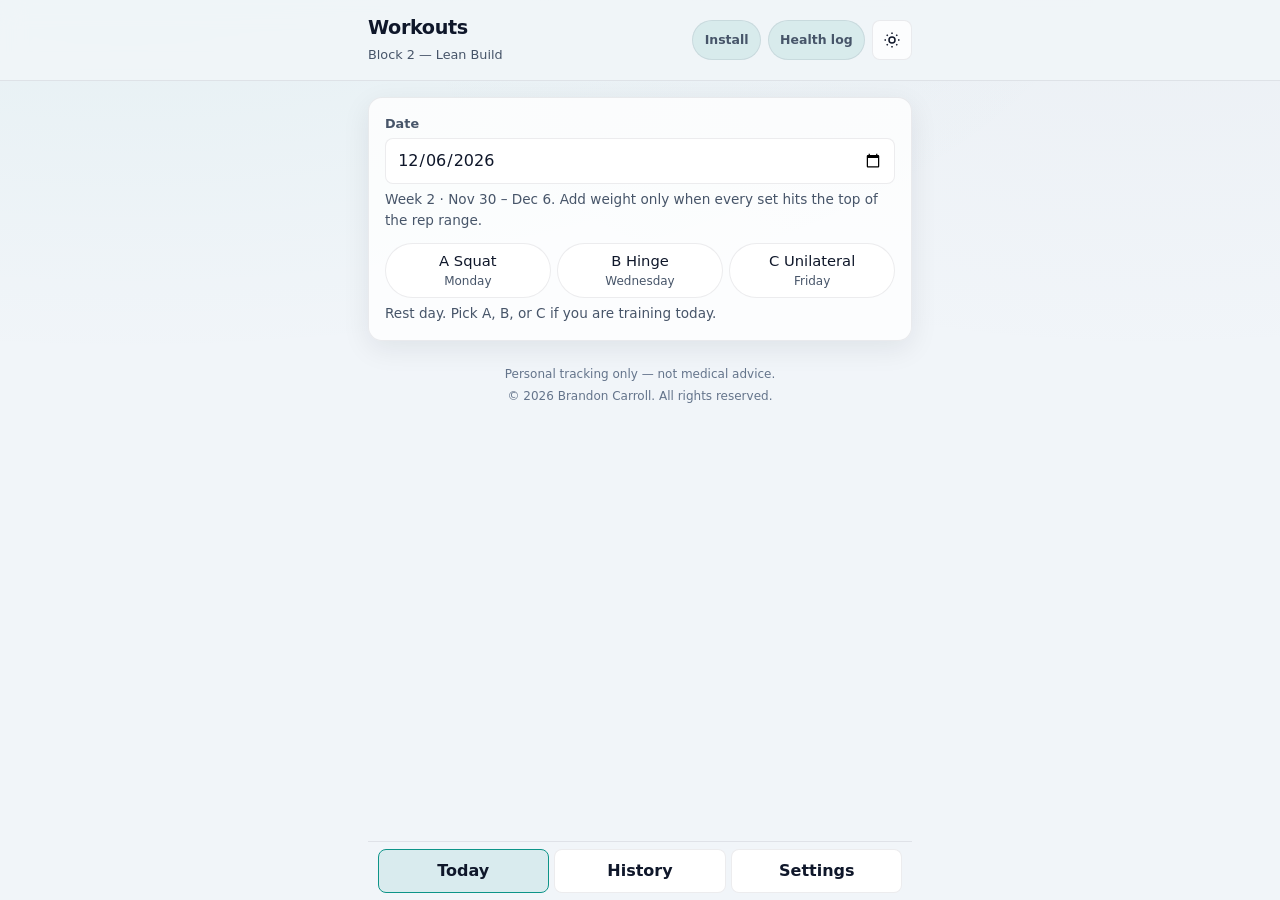
==== docs/workouts/index.html @ 37876b18 "Add a home kettlebell workout tracker synced through a Google Sheet. Block 2 is an editable program " ====
<!DOCTYPE html>
<html lang="en" data-theme="dark">
<head>
  <meta charset="UTF-8" />
  <meta name="viewport" content="width=device-width, initial-scale=1" />
  <meta name="description" content="Home kettlebell workout tracker. Personal use only." />
  <meta name="robots" content="noindex, nofollow, noarchive, nosnippet" />
  <meta name="color-scheme" content="dark light" />
  <meta name="theme-color" content="#042f2e" />
  <meta name="mobile-web-app-capable" content="yes" />
  <meta name="apple-mobile-web-app-capable" content="yes" />
  <meta name="apple-mobile-web-app-status-bar-style" content="black-translucent" />
  <meta name="apple-mobile-web-app-title" content="Workouts" />
  <title>Workouts · Brandon's Health Log</title>
  <link rel="manifest" href="manifest.webmanifest" />
  <link rel="icon" href="icon.svg" type="image/svg+xml" />
  <link rel="apple-touch-icon" href="icon.svg" />
  <link rel="stylesheet" href="styles.css" />
</head>
<body>
  <a class="skip-link" href="#main">Skip to workout</a>
  <header class="site-header">
    <div class="wrap header-inner">
      <div class="brand">
        <h1>Workouts</h1>
        <span class="subtitle" id="blockLabel">Kettlebells · home</span>
      </div>
      <div class="header-actions">
        <button type="button" class="chip" id="installBtn" hidden>Install</button>
        <a class="chip" href="../">Health log</a>
        <button type="button" class="theme-toggle" id="themeToggle" aria-label="Switch theme">
          <svg class="icon-moon" width="18" height="18" viewBox="0 0 24 24" fill="none" stroke="currentColor" stroke-width="2" aria-hidden="true"><path d="M21 14.5A8.5 8.5 0 1 1 9.5 3a7 7 0 0 0 11.5 11.5z"/></svg>
          <svg class="icon-sun" width="18" height="18" viewBox="0 0 24 24" fill="none" stroke="currentColor" stroke-width="2" aria-hidden="true"><circle cx="12" cy="12" r="4"/><path d="M12 2v2M12 20v2M4.93 4.93l1.41 1.41M17.66 17.66l1.41 1.41M2 12h2M20 12h2M4.93 19.07l1.41-1.41M17.66 6.34l1.41-1.41"/></svg>
        </button>
      </div>
    </div>
  </header>
  <main id="main" class="wrap">
    <p class="warn" id="saveWarn" hidden>Could not save on this phone. Free a little space and try again.</p>
    <p class="warn" id="loadError" hidden>Could not load the program. Check the connection and reload.</p>
    <section id="viewToday" aria-label="Today"></section>
    <section id="viewHistory" aria-label="History" hidden></section>
    <section id="viewSettings" aria-label="Settings" hidden></section>
    <footer class="site-footer">
      <p>Personal tracking only — not medical advice.</p>
      <p>© 2026 Brandon Carroll. All rights reserved.</p>
    </footer>
  </main>
  <div id="restBar" class="rest-bar" hidden>
    <div class="rest-inner">
      <div>
        <div id="restLabel" class="rest-kicker">Rest</div>
        <div id="restClock" class="rest-clock" role="timer" aria-live="polite">1:30</div>
      </div>
      <div class="rest-actions">
        <button type="button" id="restMinus" aria-label="Subtract 15 seconds">−15</button>
        <button type="button" id="restPlus" aria-label="Add 15 seconds">+15</button>
        <button type="button" id="restSkip">Skip</button>
      </div>
    </div>
  </div>
  <nav class="tabbar" aria-label="Sections">
    <button type="button" id="tabToday" aria-current="page">Today</button>
    <button type="button" id="tabHistory">History</button>
    <button type="button" id="tabSettings">Settings</button>
  </nav>
  <script src="app.js"></script>
</body>
</html>
---- docs/workouts/styles.css ----
/* Workout tracker. Same tokens as the health-log dashboard, scoped to this app. */
:root {
  --bg: #0f1419;
  --bg-elevated: #1a222c;
  --bg-card: rgba(26, 34, 44, 0.72);
  --bg-card-solid: #1a222c;
  --border: rgba(148, 163, 184, 0.14);
  --border-strong: rgba(148, 163, 184, 0.28);
  --text: #e8edf2;
  --text-muted: #94a3b8;
  --text-subtle: #64748b;
  --accent: #5eead4;
  --accent-soft: rgba(94, 234, 212, 0.12);
  --accent-muted: #2dd4bf;
  --caution: #fbbf24;
  --caution-soft: rgba(251, 191, 36, 0.12);
  --risk: #f87171;
  --good: #5eead4;
  --shadow: 0 8px 32px rgba(0, 0, 0, 0.35);
  --radius: 14px;
  --radius-sm: 8px;
  --font: system-ui, -apple-system, BlinkMacSystemFont, "Segoe UI", Roboto, "Helvetica Neue", Arial, sans-serif;
  --space: 1.25rem;
  --max: 34rem;
  --transition: 0.2s ease;
}
[data-theme="light"] {
  --bg: #f1f5f9;
  --bg-elevated: #ffffff;
  --bg-card: rgba(255, 255, 255, 0.78);
  --bg-card-solid: #ffffff;
  --border: rgba(15, 23, 42, 0.08);
  --border-strong: rgba(15, 23, 42, 0.16);
  --text: #0f172a;
  --text-muted: #475569;
  --text-subtle: #64748b;
  --accent: #0d9488;
  --accent-soft: rgba(13, 148, 136, 0.1);
  --accent-muted: #0f766e;
  --caution: #d97706;
  --caution-soft: rgba(217, 119, 6, 0.1);
  --risk: #dc2626;
  --good: #0d9488;
  --shadow: 0 8px 28px rgba(15, 23, 42, 0.08);
}
@media (prefers-reduced-motion: reduce) {
  *, *::before, *::after {
    animation-duration: 0.01ms !important;
    animation-iteration-count: 1 !important;
    transition-duration: 0.01ms !important;
    scroll-behavior: auto !important;
  }
}
*, *::before, *::after { box-sizing: border-box; }
html { scroll-behavior: smooth; }
body {
  margin: 0;
  min-height: 100vh;
  font-family: var(--font);
  font-size: 1rem;
  line-height: 1.5;
  color: var(--text);
  background: var(--bg);
  background-image:
    radial-gradient(ellipse 80% 50% at 10% -10%, rgba(94, 234, 212, 0.06), transparent),
    radial-gradient(ellipse 60% 40% at 90% 0%, rgba(148, 163, 184, 0.04), transparent);
  -webkit-font-smoothing: antialiased;
  padding-bottom: calc(6.5rem + env(safe-area-inset-bottom));
}
body.resting { padding-bottom: calc(12rem + env(safe-area-inset-bottom)); }
[data-theme="light"] body {
  background-image:
    radial-gradient(ellipse 80% 50% at 10% -10%, rgba(13, 148, 136, 0.06), transparent),
    radial-gradient(ellipse 60% 40% at 90% 0%, rgba(100, 116, 139, 0.04), transparent);
}
a { color: var(--accent-muted); }
button, input, select { font: inherit; color: inherit; }
.skip-link {
  position: absolute;
  left: -9999px;
  top: 0;
  z-index: 100;
  padding: 0.75rem 1rem;
  background: var(--accent);
  color: #042f2e;
  border-radius: var(--radius-sm);
  font-weight: 600;
}
.skip-link:focus { left: 1rem; top: 1rem; }
.wrap { width: min(100% - 1.25rem, var(--max)); margin-inline: auto; }
.site-header {
  position: sticky;
  top: 0;
  z-index: 30;
  backdrop-filter: blur(12px);
  -webkit-backdrop-filter: blur(12px);
  background: color-mix(in srgb, var(--bg) 88%, transparent);
  border-bottom: 1px solid var(--border);
}
.header-inner {
  display: flex;
  align-items: center;
  justify-content: space-between;
  gap: 0.75rem;
  padding: 0.85rem 0;
}
.brand h1 {
  margin: 0;
  font-size: 1.2rem;
  font-weight: 650;
  letter-spacing: -0.02em;
}
.brand .subtitle { font-size: 0.8rem; color: var(--text-muted); }
.header-actions { display: flex; align-items: center; gap: 0.45rem; }
.chip, .theme-toggle, .icon-btn {
  display: inline-flex;
  align-items: center;
  justify-content: center;
  min-height: 2.5rem;
  padding: 0.35rem 0.7rem;
  border-radius: 999px;
  border: 1px solid var(--border);
  background: var(--accent-soft);
  color: var(--text-muted);
  text-decoration: none;
  font-size: 0.78rem;
  font-weight: 600;
}
.theme-toggle, .icon-btn {
  width: 2.5rem;
  padding: 0;
  border-radius: var(--radius-sm);
  background: var(--bg-card);
  color: var(--text);
  cursor: pointer;
}
.theme-toggle .icon-sun { display: none; }
[data-theme="light"] .theme-toggle .icon-sun { display: block; }
[data-theme="light"] .theme-toggle .icon-moon { display: none; }
main { padding: 1rem 0 1.5rem; display: grid; gap: 0.85rem; }
.card {
  background: var(--bg-card);
  border: 1px solid var(--border);
  border-radius: var(--radius);
  box-shadow: var(--shadow);
}
.card-pad { padding: 1rem; }
h2 { margin: 0 0 0.35rem; font-size: 1.05rem; }
h3 { margin: 0; font-size: 1rem; }
.hint, .meta-line { margin: 0.35rem 0 0; color: var(--text-muted); font-size: 0.85rem; }
.suggest { margin: 0.45rem 0 0; color: var(--accent-muted); font-weight: 650; white-space: pre-line; }
.last-line { margin: 0.35rem 0 0; font-size: 0.9rem; }
.banner {
  margin: 0.75rem 0 0;
  padding: 0.65rem 0.75rem;
  border-radius: var(--radius-sm);
  background: var(--caution-soft);
  border: 1px solid color-mix(in srgb, var(--caution) 35%, var(--border));
}
.field { display: grid; gap: 0.3rem; font-size: 0.8rem; color: var(--text-muted); font-weight: 600; }
.field input, .field textarea {
  font-size: 1rem;
  font-weight: 500;
  color: var(--text);
  min-height: 2.75rem;
  padding: 0.55rem 0.7rem;
  border-radius: var(--radius-sm);
  border: 1px solid var(--border);
  background: var(--bg-elevated);
  width: 100%;
}
.day-row, .bells { display: flex; flex-wrap: wrap; gap: 0.4rem; }
.day-row { margin-top: 0.8rem; }
.day-row button, .bells button, .btn, .done-btn, .tabbar button, .rest-actions button {
  font: inherit;
  cursor: pointer;
  border-radius: var(--radius-sm);
  border: 1px solid var(--border);
  background: var(--bg-elevated);
  color: var(--text);
}
.day-row button {
  flex: 1 1 30%;
  min-height: 2.75rem;
  padding: 0.4rem 0.5rem;
  border-radius: 999px;
  font-size: 0.92rem;
}
.day-row button[aria-pressed="true"], .bells button[aria-pressed="true"], .done-btn[aria-pressed="true"] {
  background: var(--accent-soft);
  border-color: var(--accent);
  font-weight: 700;
}
.day-row button small, .ex-note { display: block; font-weight: 500; color: var(--text-muted); font-size: 0.75rem; }
.ex-head { display: flex; justify-content: space-between; gap: 0.5rem; align-items: baseline; }
.ex-note { margin: 0.25rem 0 0.6rem; }
.set-block { margin-top: 0.85rem; }
.set-block-label { font-size: 0.75rem; font-weight: 700; letter-spacing: 0.04em; text-transform: uppercase; color: var(--text-subtle); }
.set-row {
  display: grid;
  grid-template-columns: 3.4rem minmax(0, 1fr) minmax(0, 1fr) auto;
  gap: 0.35rem 0.4rem;
  align-items: center;
  margin-top: 0.4rem;
}
.set-row.hold { grid-template-columns: 3.4rem minmax(0, 1fr) auto; }
.set-side { font-size: 0.82rem; font-weight: 650; }
.set-row input {
  width: 100%;
  min-width: 0;
  min-height: 2.75rem;
  font-size: 1rem;
  padding: 0.4rem 0.5rem;
  border-radius: var(--radius-sm);
  border: 1px solid var(--border);
  background: var(--bg);
  color: var(--text);
}
.bells { grid-column: 2 / 4; }
.bells button { flex: 1; min-height: 2.4rem; font-size: 0.85rem; font-weight: 650; }
.done-btn { min-width: 4.4rem; min-height: 2.75rem; padding: 0.35rem 0.55rem; font-weight: 700; }
.actions { display: flex; flex-wrap: wrap; gap: 0.5rem; margin-top: 0.8rem; }
.btn {
  min-height: 2.75rem;
  padding: 0.55rem 0.9rem;
  font-weight: 650;
}
.btn-primary { background: var(--accent); color: #042f2e; border: 0; flex: 1; }
.btn-ghost { background: var(--bg-elevated); }
.btn[disabled], .done-btn[disabled], .set-row input[disabled], .bells button[disabled] {
  opacity: 0.55;
  cursor: default;
}
.status { margin: 0.65rem 0 0; font-weight: 650; }
.warn {
  margin: 0 0 0.75rem;
  padding: 0.6rem 0.7rem;
  border-radius: var(--radius-sm);
  background: var(--caution-soft);
}
.session {
  margin-top: 0.75rem;
  padding-top: 0.75rem;
  border-top: 1px solid var(--border);
}
.session:first-child { margin-top: 0; padding-top: 0; border-top: 0; }
.session summary { cursor: pointer; font-weight: 650; }
.session ul { margin: 0.5rem 0; padding-left: 1.1rem; }
.session li { margin: 0.15rem 0; }
.badge { font-weight: 650; color: var(--accent-muted); }
.badge.wait { color: var(--caution); }
.stack { display: grid; gap: 0.75rem; }
.checkline { display: flex; align-items: center; gap: 0.6rem; min-height: 2.75rem; }
.checkline input { width: 1.2rem; height: 1.2rem; accent-color: var(--accent); }
.tabbar {
  position: fixed;
  left: 0;
  right: 0;
  bottom: 0;
  z-index: 40;
  display: grid;
  grid-template-columns: 1fr 1fr 1fr;
  gap: 0.35rem;
  padding: 0.45rem 0.6rem calc(0.45rem + env(safe-area-inset-bottom));
  background: color-mix(in srgb, var(--bg) 92%, transparent);
  border-top: 1px solid var(--border);
  backdrop-filter: blur(12px);
}
.tabbar button { min-height: 2.75rem; font-weight: 650; }
.tabbar button[aria-current="page"] {
  background: var(--accent-soft);
  border-color: var(--accent);
}
.rest-bar {
  position: fixed;
  left: 0.6rem;
  right: 0.6rem;
  bottom: calc(4.35rem + env(safe-area-inset-bottom));
  z-index: 45;
  padding: 0.7rem 0.8rem;
  border-radius: var(--radius);
  background: var(--bg-card-solid);
  border: 1px solid var(--accent);
  box-shadow: var(--shadow);
}
.rest-bar.done { background: var(--accent-soft); }
.rest-inner { display: flex; align-items: center; justify-content: space-between; gap: 0.6rem; }
.rest-inner > div:first-child { flex: 1; min-width: 0; }
.rest-kicker { font-size: 0.75rem; font-weight: 700; letter-spacing: 0.04em; text-transform: uppercase; color: var(--text-muted); white-space: nowrap; overflow: hidden; text-overflow: ellipsis; }
.rest-clock { font-size: 2rem; font-weight: 750; letter-spacing: -0.03em; font-variant-numeric: tabular-nums; line-height: 1; }
.rest-actions { display: flex; gap: 0.35rem; }
.rest-actions button { min-height: 2.6rem; min-width: 3.1rem; padding: 0.3rem 0.55rem; font-weight: 700; }
.site-footer { padding: 0.5rem 0 0.25rem; font-size: 0.75rem; color: var(--text-subtle); text-align: center; }
.site-footer p { margin: 0.2rem 0; }
@media (min-width: 720px) {
  .set-row { grid-template-columns: 4rem minmax(0, 1fr) minmax(0, 1fr) auto; }
  .tabbar, .rest-bar {
    left: 50%;
    right: auto;
    width: min(var(--max), calc(100% - 1.25rem));
    transform: translateX(-50%);
  }
}
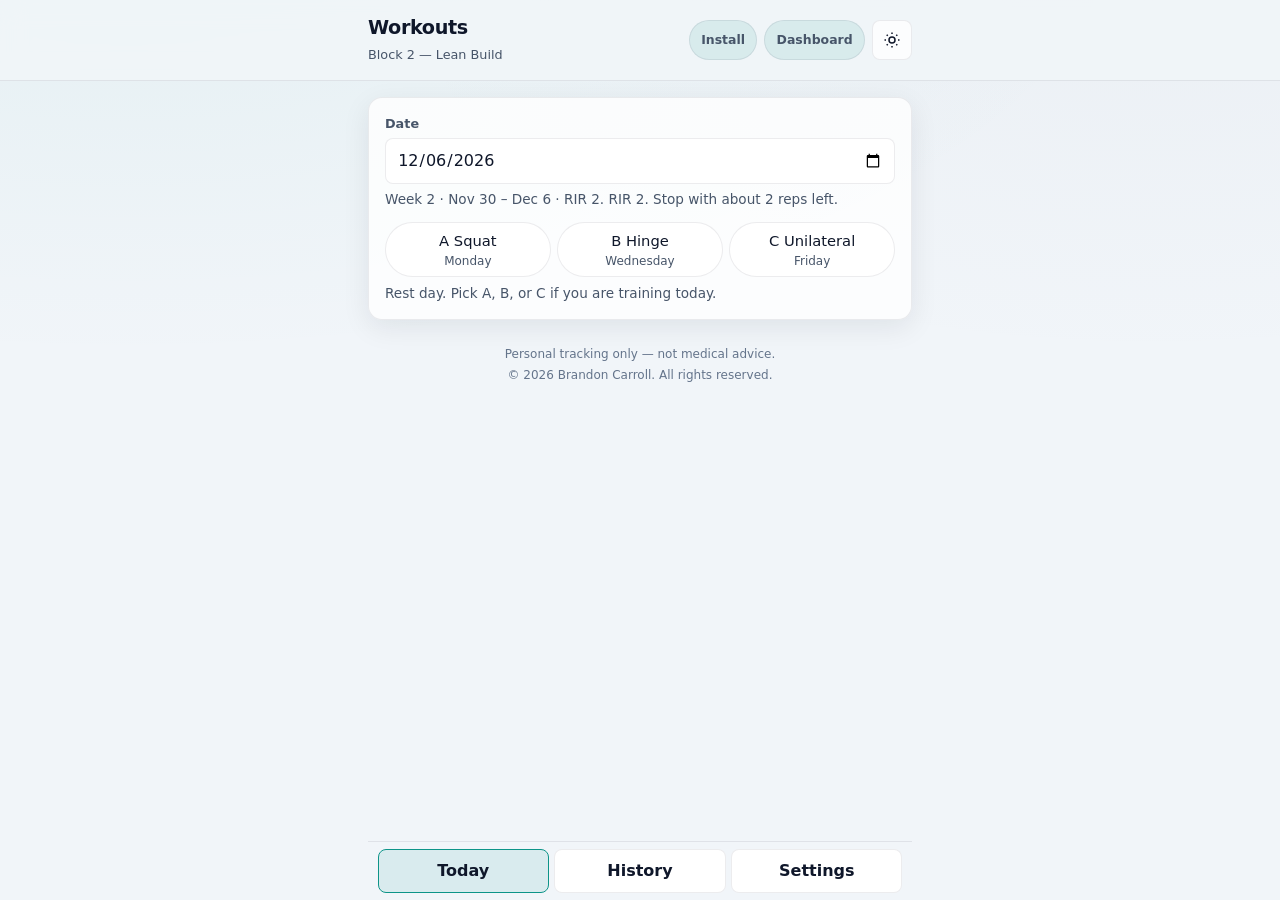
==== commit 0a22c2b3: "Add Workouts and Dashboard links in the headers. The dashboard header now opens the workout tracker " ====
--- a/docs/workouts/index.html
+++ b/docs/workouts/index.html
@@ -27,7 +27,7 @@
       </div>
       <div class="header-actions">
         <button type="button" class="chip" id="installBtn" hidden>Install</button>
-        <a class="chip" href="../">Health log</a>
+        <a class="chip" href="../">Dashboard</a>
         <button type="button" class="theme-toggle" id="themeToggle" aria-label="Switch theme">
           <svg class="icon-moon" width="18" height="18" viewBox="0 0 24 24" fill="none" stroke="currentColor" stroke-width="2" aria-hidden="true"><path d="M21 14.5A8.5 8.5 0 1 1 9.5 3a7 7 0 0 0 11.5 11.5z"/></svg>
           <svg class="icon-sun" width="18" height="18" viewBox="0 0 24 24" fill="none" stroke="currentColor" stroke-width="2" aria-hidden="true"><circle cx="12" cy="12" r="4"/><path d="M12 2v2M12 20v2M4.93 4.93l1.41 1.41M17.66 17.66l1.41 1.41M2 12h2M20 12h2M4.93 19.07l1.41-1.41M17.66 6.34l1.41-1.41"/></svg>
--- a/docs/workouts/styles.css
+++ b/docs/workouts/styles.css
@@ -171,7 +171,7 @@
 }
 .day-row, .bells { display: flex; flex-wrap: wrap; gap: 0.4rem; }
 .day-row { margin-top: 0.8rem; }
-.day-row button, .bells button, .btn, .done-btn, .tabbar button, .rest-actions button {
+.day-row button, .bells button, .btn, .done-btn, .warmup-btn, .tabbar button, .rest-actions button {
   font: inherit;
   cursor: pointer;
   border-radius: var(--radius-sm);
@@ -219,6 +219,9 @@
 .bells { grid-column: 2 / 4; }
 .bells button { flex: 1; min-height: 2.4rem; font-size: 0.85rem; font-weight: 650; }
 .done-btn { min-width: 4.4rem; min-height: 2.75rem; padding: 0.35rem 0.55rem; font-weight: 700; }
+.warmup-btn { grid-column: 1 / -1; min-height: 2.25rem; font-size: 0.82rem; font-weight: 650; }
+.warmup-btn[aria-pressed="true"] { background: var(--caution-soft); border-color: var(--caution); }
+.set-row.is-warmup { opacity: 0.8; }
 .actions { display: flex; flex-wrap: wrap; gap: 0.5rem; margin-top: 0.8rem; }
 .btn {
   min-height: 2.75rem;
